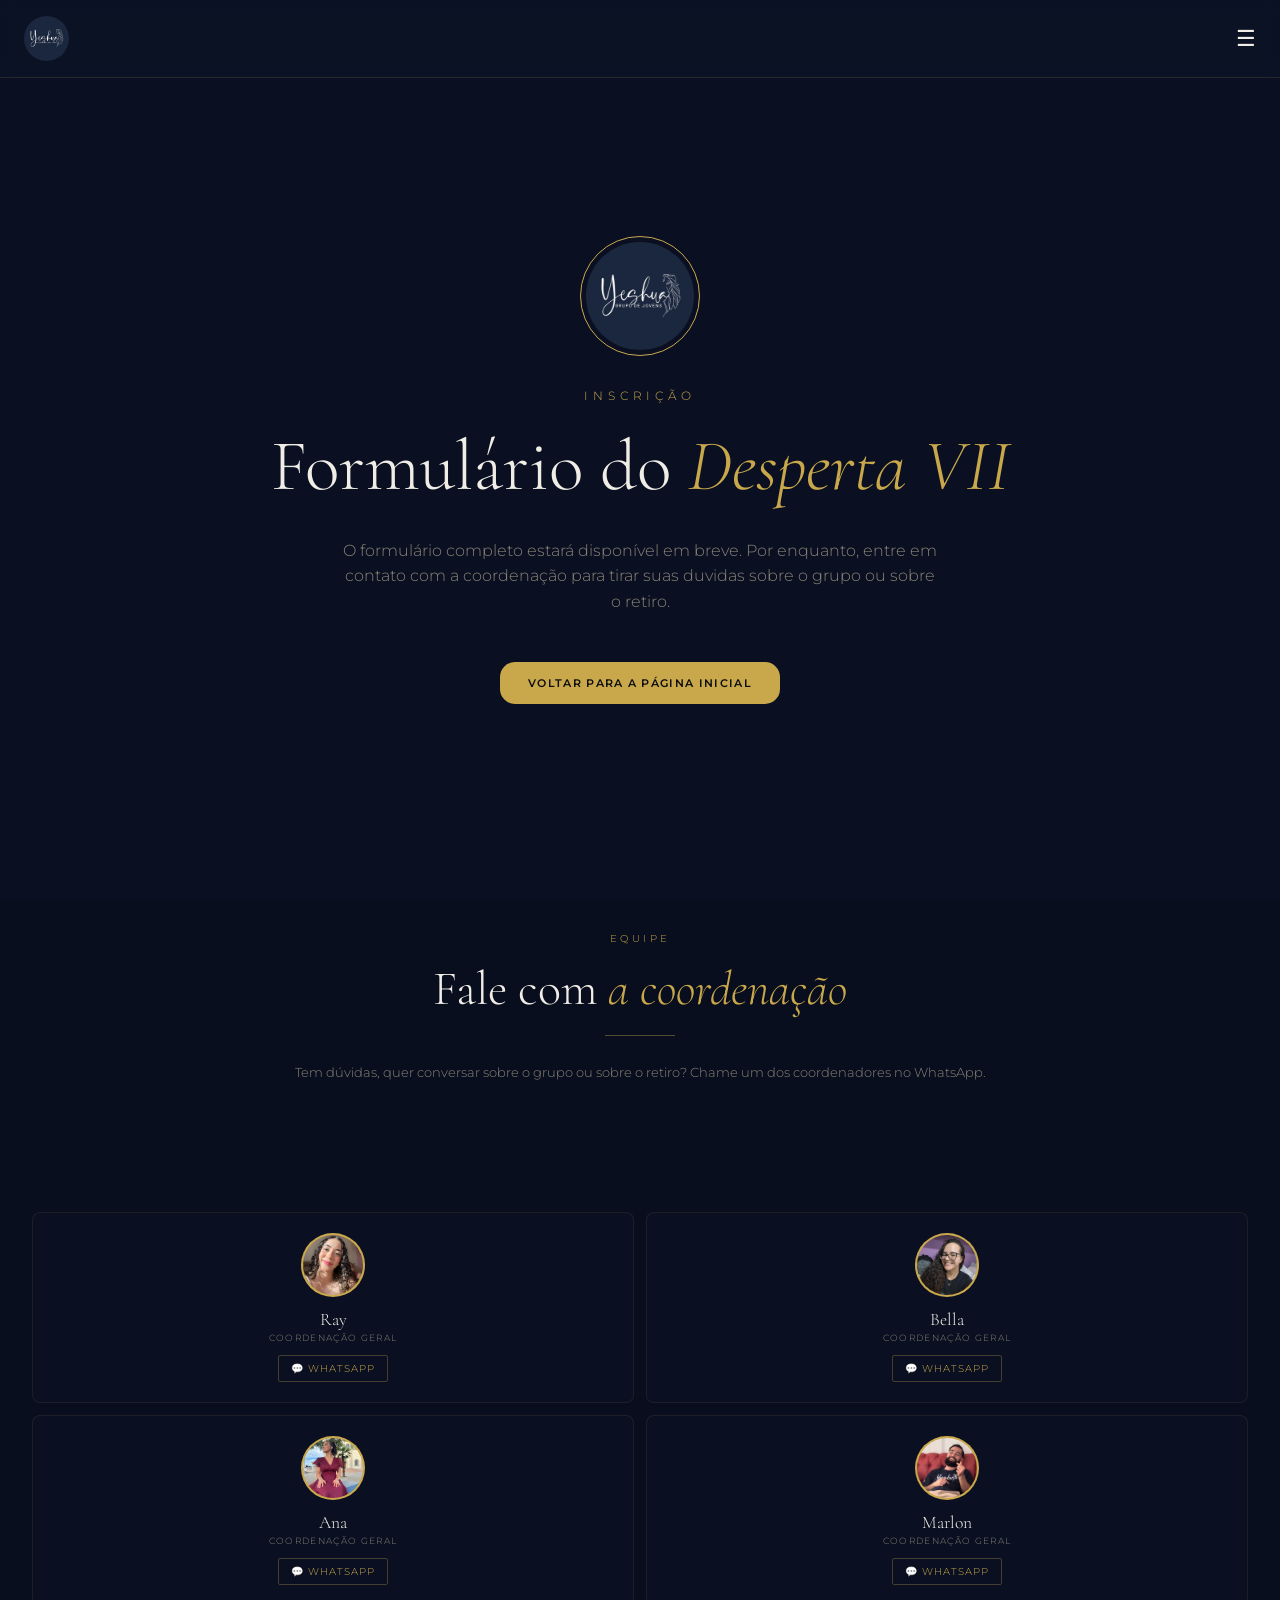
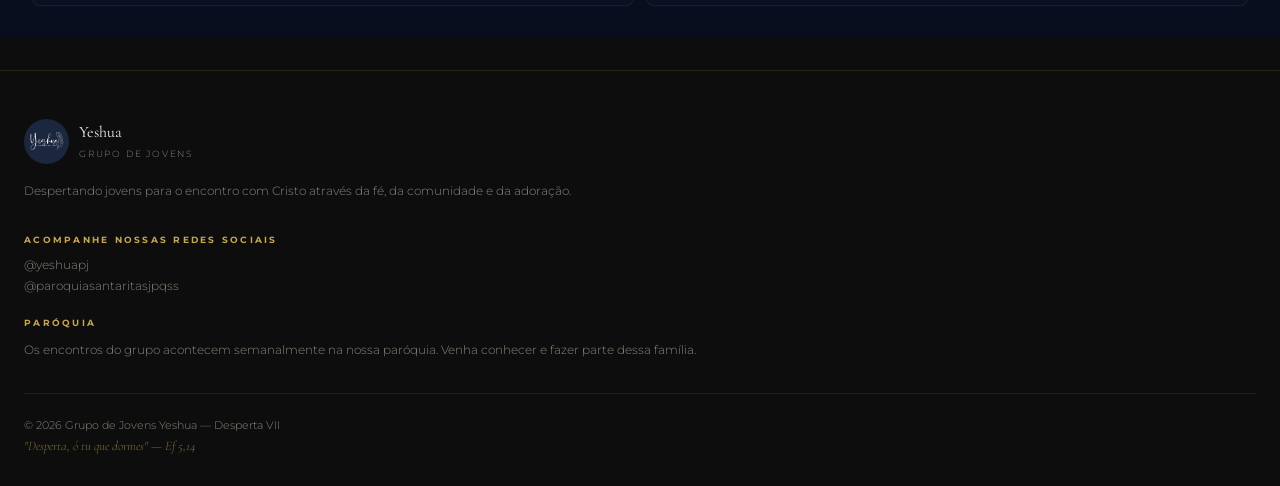
==== imagens/formulario.html @ 61f17994 "Add files via upload" ====
<!DOCTYPE html>
<html lang="pt-br">
<head>
    <meta charset="UTF-8">
    <meta name="viewport" content="width=device-width, initial-scale=1.0">
    <title>Formulário de Inscrição</title>
<link href="https://fonts.googleapis.com/css2?family=Cormorant+Garamond:ital,wght@0,300;0,400;0,600;1,300;1,400&family=Montserrat:wght@300;400;500;600;700&display=swap" rel="stylesheet">


<style>
  *, *::before, *::after { box-sizing: border-box; margin: 0; padding: 0; }

  :root {
    --blue_nav: #0D1528; /*barra de navegação*/
    --gold: #C9A84C;
    --gold-light: #E2C97E;
    --dark: #0d0d0d; 
    --dark-2: #080e1e; /* cor fundo sobre, local e equipe*/
    --dark-3: #0a1021; /* cor fundo retiro e agenda*/
    --dark-4: #161c2c;
    --text: #F0EDE6;
    --text-muted: #8A8478;
    --white: #FFFFFF;
  }

  html { scroll-behavior: smooth; }

  body {
    background: var(--dark);
    color: var(--text);
    font-family: 'Montserrat', sans-serif;
    font-weight: 300;
    overflow-x: hidden;
  }

  /* ── NAV ── */
  nav {
    position: fixed;
    top: 0; left: 0; right: 0;
    z-index: 100;
    display: flex;
    align-items: center;
    justify-content: space-between;
    padding: 1rem 1.5rem;
    background: rgba(13, 21, 40, 0.555);
    backdrop-filter: blur(8px);
    border-bottom: 0.5px solid rgba(201,168,76,0.15);
  }

  .nav-logo img {
    width: 45px; height: 45px;
    border-radius: 50%;
    background: var(--gold);
    display: flex; align-items: center; justify-content: center;
    font-family: 'Cormorant Garamond', serif;
    font-size: 15px;
    font-weight: 600;
    color: var(--dark);
    letter-spacing: 0.02em;
  }

  .nav-menu { font-size: 22px; color: var(--text); cursor: pointer; line-height: 1; }

/*infos da tela*/

/* ── SEÇÃO INSCRIÇÃO (ESTILO IMAGEM) ── */
  .inscricao-container {
      min-height: 100vh;
      display: flex;
      flex-direction: column;
      align-items: center;
      justify-content: center;
      padding: 100px 2rem 60px;
      text-align: center;
      background:var(--dark-3)
  }

  .logo-central {
      width: 120px;
      height: 120px;
      border-radius: 50%;
      border: 1px solid var(--gold);
      padding: 5px;
      margin-bottom: 2rem;
  }

  .logo-central img {
      width: 100%;
      height: 100%;
      border-radius: 50%;
      object-fit: cover;
  }

  .tag-inscricao {
      font-size: 12px;
      letter-spacing: 0.4em;
      text-transform: uppercase;
      color: var(--gold);
      margin-bottom: 1.5rem;
      display: block;
  }

  .titulo-inscricao {
      font-family: 'Cormorant Garamond', serif;
      font-size: clamp(2.5rem, 8vw, 4.5rem);
      font-weight: 300;
      line-height: 1.1;
      margin-bottom: 2rem;
  }

  .titulo-inscricao em {
      font-style: italic;
      color: var(--gold);
  }

  .texto-breve {
      font-size: 16px;
      line-height: 1.6;
      color: var(--text-muted);
      max-width: 600px;
      margin-bottom: 3rem;
  }

  .btn-primary {
    background: var(--gold);
    color: var(--dark);
    border: none;
    padding: 14px 28px;
    font-family: 'Montserrat', sans-serif;
    font-size: 11px;
    font-weight: 600;
    letter-spacing: 0.12em;
    text-transform: uppercase;
    cursor: pointer;
    border-radius: 15px;
    text-decoration: none;
    display: block;
    text-align: center;
    transition: background 0.2s, transform 0.15s;
  }

  .btn-primary:hover { 
    background: var(--gold-light); 
    transform: translateY(-1px); 
  }


  

/* ── TÍTULOS DAS SEÇÕES ── */
.reveal{
    padding: 2rem;
    margin-bottom: 2rem;
    text-align:center;
}

.section-tag{
    display:block;
    font-size:10px;
    letter-spacing:0.35em;
    text-transform:uppercase;
    color:var(--gold);
    margin-bottom:1rem;
}

.section-title{
    font-family:'Cormorant Garamond', serif;
    font-size: clamp(2rem, 7vw, 3rem);
    font-weight:300;
    line-height:1.2;
    color:var(--text);
    margin-bottom:1rem;
}

.section-title em{
    color:var(--gold);
    font-style:italic;
}

.gold-line{
    width:70px;
    height:1px;
    background:rgba(201,168,76,0.4);
    margin:0 auto 1.5rem;
}

/* equipe */

  .equipe {
    background: var(--dark-2);
  }

  .equipe-desc {
    font-size: 13px;
    line-height: 1.9;
    color: var(--text-muted);
    margin-bottom: 2rem;
  }

  .equipe-grid {
    display: grid;
    grid-template-columns: 1fr 1fr;
    gap: 12px;
  }

  .membro-card {
    background: var(--dark-3);
    border: 0.5px solid rgba(201,168,76,0.1);
    border-radius: 8px;
    padding: 1.25rem;
    text-align: center;
    transition: border-color 0.25s;
  }
  .membro-card:hover { border-color: rgba(201,168,76,0.4); }

  .membro-avatar {
    width: 64px; height: 64px;
    border-radius: 50%;
    background: var(--gold);
    display: flex; align-items: center; justify-content: center;
    font-family: 'Cormorant Garamond', serif;
    font-size: 1.2rem;
    font-weight: 600;
    color: var(--dark);
    margin: 0 auto 0.75rem;
    overflow: hidden;
    border: 2px solid rgba(201,168,76,0.3);
  }

  .membro-avatar img {
    width: 100%;
    height: 100%;
    object-fit: cover;
    display: block;
  }

  .membro-name {
    font-family: 'Cormorant Garamond', serif;
    font-size: 1.1rem;
    color: var(--text);
    margin-bottom: 2px;
  }

  .membro-role {
    font-size: 9px;
    letter-spacing: 0.15em;
    text-transform: uppercase;
    color: var(--text-muted);
    margin-bottom: 0.75rem;
  }

  .btn-whatsapp {
    display: inline-flex;
    align-items: center;
    gap: 6px;
    font-size: 10px;
    letter-spacing: 0.1em;
    text-transform: uppercase;
    color: var(--gold);
    text-decoration: none;
    border: 0.5px solid rgba(201,168,76,0.3);
    padding: 6px 12px;
    border-radius: 2px;
    transition: background 0.2s;
  }
  .btn-whatsapp:hover { background: rgba(201,168,76,0.1); }

  /* ── FOOTER ── */
  footer {
    background: var(--dark);
    border-top: 0.5px solid rgba(201,168,76,0.15);
    padding: 3rem 1.5rem 2rem;
  }

  .footer-logo {
    display: flex;
    align-items: center;
    gap: 10px;
    margin-bottom: 1rem;
  }

  .footer-logo-circle a img {
    width: 45px; height: 45px;
    border-radius: 50%;
    background: var(--gold);
    display: flex; align-items: center; justify-content: center;
    font-family: 'Cormorant Garamond', serif;
    font-size: 13px;
    font-weight: 600;
    color: var(--dark);
  }

  .footer-logo-text h4 {
    font-family: 'Cormorant Garamond', serif;
    font-size: 1rem;
    color: var(--text);
    font-weight: 400;
  }

  .footer-logo-text span {
    font-size: 9px;
    letter-spacing: 0.2em;
    text-transform: uppercase;
    color: var(--text-muted);
  }

  .footer-desc {
    font-size: 12px;
    line-height: 1.8;
    color: var(--text-muted);
    margin-bottom: 2rem;
  }

  .footer-section h5 {
    font-size: 9px;
    letter-spacing: 0.25em;
    text-transform: uppercase;
    color: var(--gold);
    margin-bottom: 0.75rem;
  }

  .footer-section a {
    display: block;
    font-size: 12px;
    color: var(--text-muted);
    text-decoration: none;
    margin-bottom: 0.4rem;
    transition: color 0.2s;
  }
  .footer-section a:hover { color: var(--gold); }

  .footer-divider {
    border: none;
    border-top: 0.5px solid rgba(201,168,76,0.1);
    margin: 2rem 0 1.5rem;
  }

  .footer-bottom {
    display: flex;
    flex-direction: column;
    gap: 6px;
  }

  .footer-copy {
    font-size: 11px;
    color: var(--text-muted);
  }

  .footer-verse {
    font-family: 'Cormorant Garamond', serif;
    font-size: 13px;
    font-style: italic;
    color: rgba(201,168,76,0.6);
  }







</style>

<body>
    <!-- NAV -->
<nav>
  <div class="nav-logo"><img src="logo_do_grupo.jpeg" alt=""></div>
  <div class="nav-menu">☰</div>
</nav>

<!-- INFOS DA TELA -->

<section class="inscricao-container">
    <div class="logo-central">
        <img src="logo_do_grupo.jpeg" alt="Logo Yeshua">
    </div>
    <span class="tag-inscricao">Inscrição</span>
    <h1 class="titulo-inscricao">Formulário do <em>Desperta VII</em></h1>
    <p class="texto-breve">O formulário completo estará disponível em breve. Por enquanto, entre em contato com a coordenação para tirar suas duvidas sobre o grupo ou sobre o retiro.</p>
    <a href="../index.html" class="btn-primary">Voltar para a página inicial</a>
</section>


<!-- EQUIPE -->
<section class="equipe" id="equipe">
  <div class="reveal">
    <span class="section-tag">Equipe</span>
    <h2 class="section-title">Fale com <em>a coordenação</em></h2>
    <div class="gold-line"></div>
    <p class="equipe-desc">Tem dúvidas, quer conversar sobre o grupo ou sobre o retiro? Chame um dos coordenadores no WhatsApp.</p>
  </div>

  <div class="equipe-grid reveal">
    <div class="membro-card">
      <!-- ✅ FOTO: coloque em imagens/ray.jpg -->
      <div class="membro-avatar">
        <img src="Ray_coord.png" alt="Ray" onerror="this.parentElement.innerHTML='R'">
      </div>
      <p class="membro-name">Ray</p>
      <p class="membro-role">Coordenação Geral</p>
      <a href="https://wa.me/554192398995" class="btn-whatsapp">💬 WhatsApp</a>
    </div>

    <div class="membro-card">
      <!-- ✅ FOTO: coloque em imagens/bella.jpg -->
      <div class="membro-avatar">
        <img src="Bella_coord.jpeg" alt="Bella" onerror="this.parentElement.innerHTML='B'">
      </div>
      <p class="membro-name">Bella</p>
      <p class="membro-role">Coordenação Geral</p>
      <a href="https://wa.me/554188964460" class="btn-whatsapp">💬 WhatsApp</a>
    </div>

    <div class="membro-card">
      <!-- ✅ FOTO: coloque em imagens/ana.jpg -->
      <div class="membro-avatar">
        <img src="Ana_coord.png" alt="Ana" onerror="this.parentElement.innerHTML='A'">
      </div>
      <p class="membro-name">Ana</p>
      <p class="membro-role">Coordenação Geral</p>
      <a href="https://wa.me/5541920049569" class="btn-whatsapp">💬 WhatsApp</a>
    </div>

    <div class="membro-card">
      <!-- ✅ FOTO: coloque em imagens/marlon.jpg -->
      <div class="membro-avatar">
        <img src="marlon_coor.PNG" alt="Marlon" onerror="this.parentElement.innerHTML='M'">
      </div>
      <p class="membro-name">Marlon</p>
      <p class="membro-role">Coordenação Geral</p>
      <a href="https://wa.me/554191044959" class="btn-whatsapp">💬 WhatsApp</a>
    </div>
  </div>
</section>


<!-- FOOTER -->
<footer>
  <div class="footer-logo">
  <div class="footer-logo-circle"><a href="../index.html"><img src="logo_do_grupo.jpeg" alt=""></a></div>
    <div class="footer-logo-text">
      <h4>Yeshua</h4>
      <span>Grupo de Jovens</span>
    </div>
  </div>

  <p class="footer-desc">Despertando jovens para o encontro com Cristo através da fé, da comunidade e da adoração.</p>

  <div class="footer-section" style="margin-bottom:1.5rem;">
    <h5>Acompanhe nossas redes sociais</h5>
    <a href="https://www.instagram.com/yeshuapj/">@yeshuapj</a>
    <a href="https://www.instagram.com/paroquiasantaritasjpqss/">@paroquiasantaritasjpqss</a>
  </div>

  <div class="footer-section">
    <h5>Paróquia</h5>
    <p style="font-size:12px; color:var(--text-muted); line-height:1.7;">Os encontros do grupo acontecem semanalmente na nossa paróquia. Venha conhecer e fazer parte dessa família.</p>
  </div>

  <hr class="footer-divider">

  <div class="footer-bottom">
    <p class="footer-copy">© 2026 Grupo de Jovens Yeshua — Desperta VII</p>
    <p class="footer-verse">"Desperta, ó tu que dormes" — Ef 5,14</p>
  </div>
</footer>


</body>
</html>
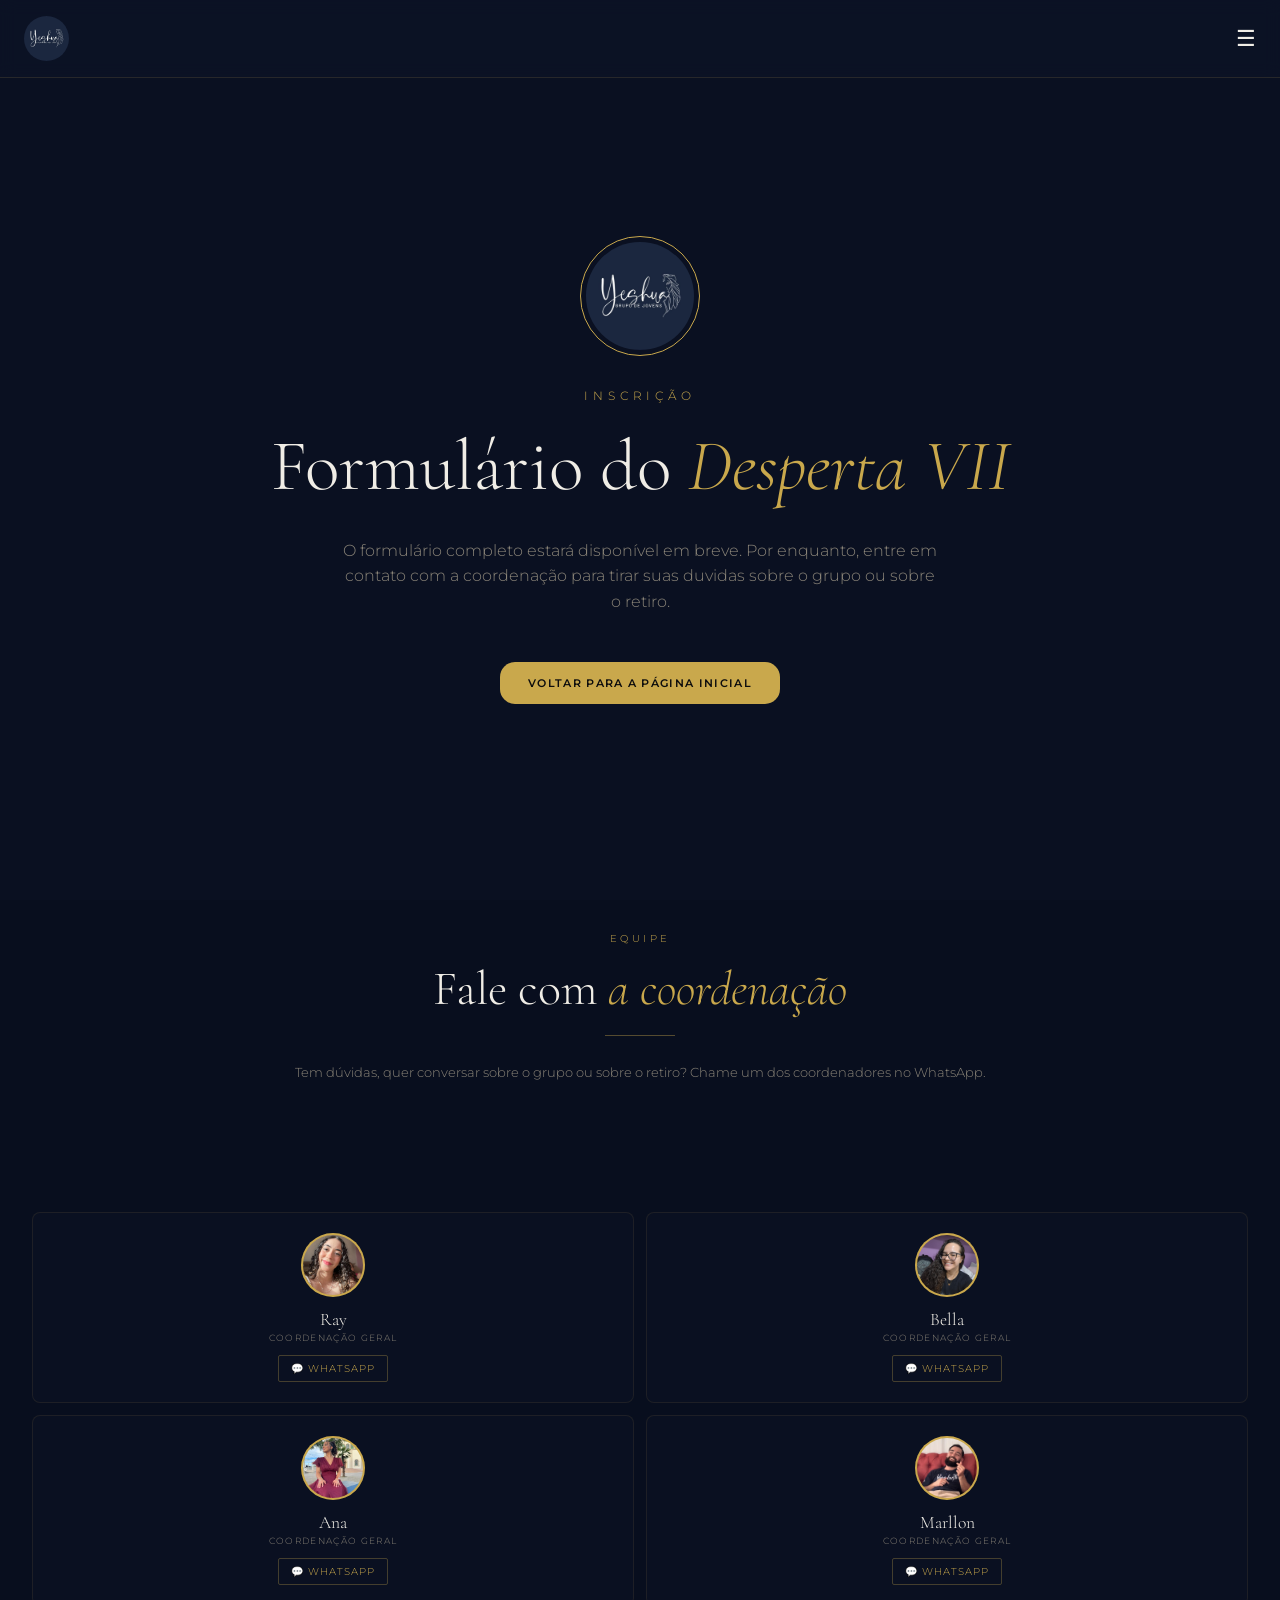
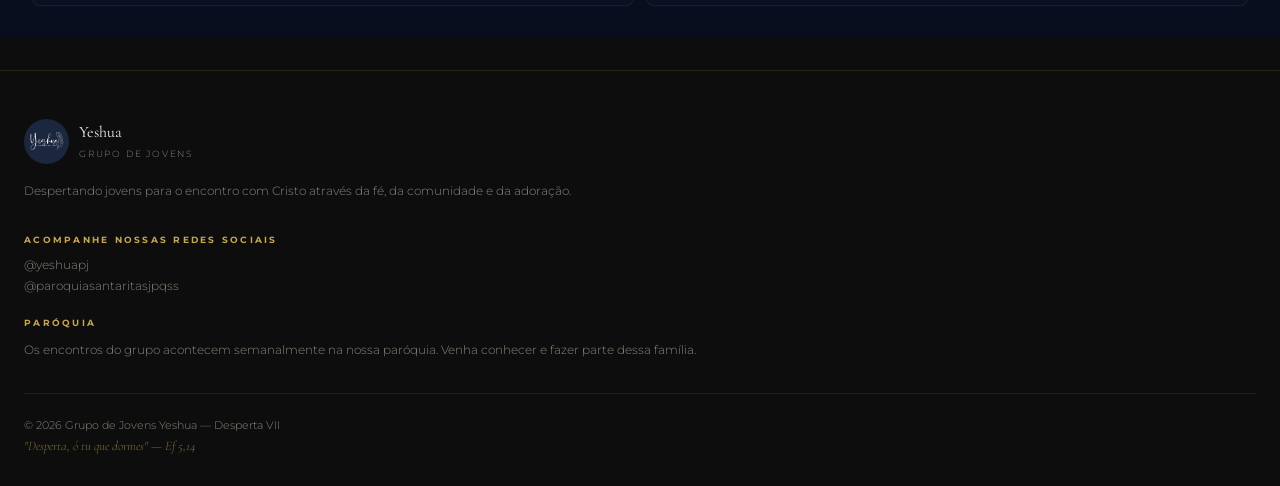
==== commit 5966c350: "Update formulario.html" ====
--- a/imagens/formulario.html
+++ b/imagens/formulario.html
@@ -426,7 +426,7 @@
       <div class="membro-avatar">
         <img src="marlon_coor.PNG" alt="Marlon" onerror="this.parentElement.innerHTML='M'">
       </div>
-      <p class="membro-name">Marlon</p>
+      <p class="membro-name">Marllon</p>
       <p class="membro-role">Coordenação Geral</p>
       <a href="https://wa.me/554191044959" class="btn-whatsapp">💬 WhatsApp</a>
     </div>
@@ -467,4 +467,4 @@
 
 
 </body>
-</html>+</html>
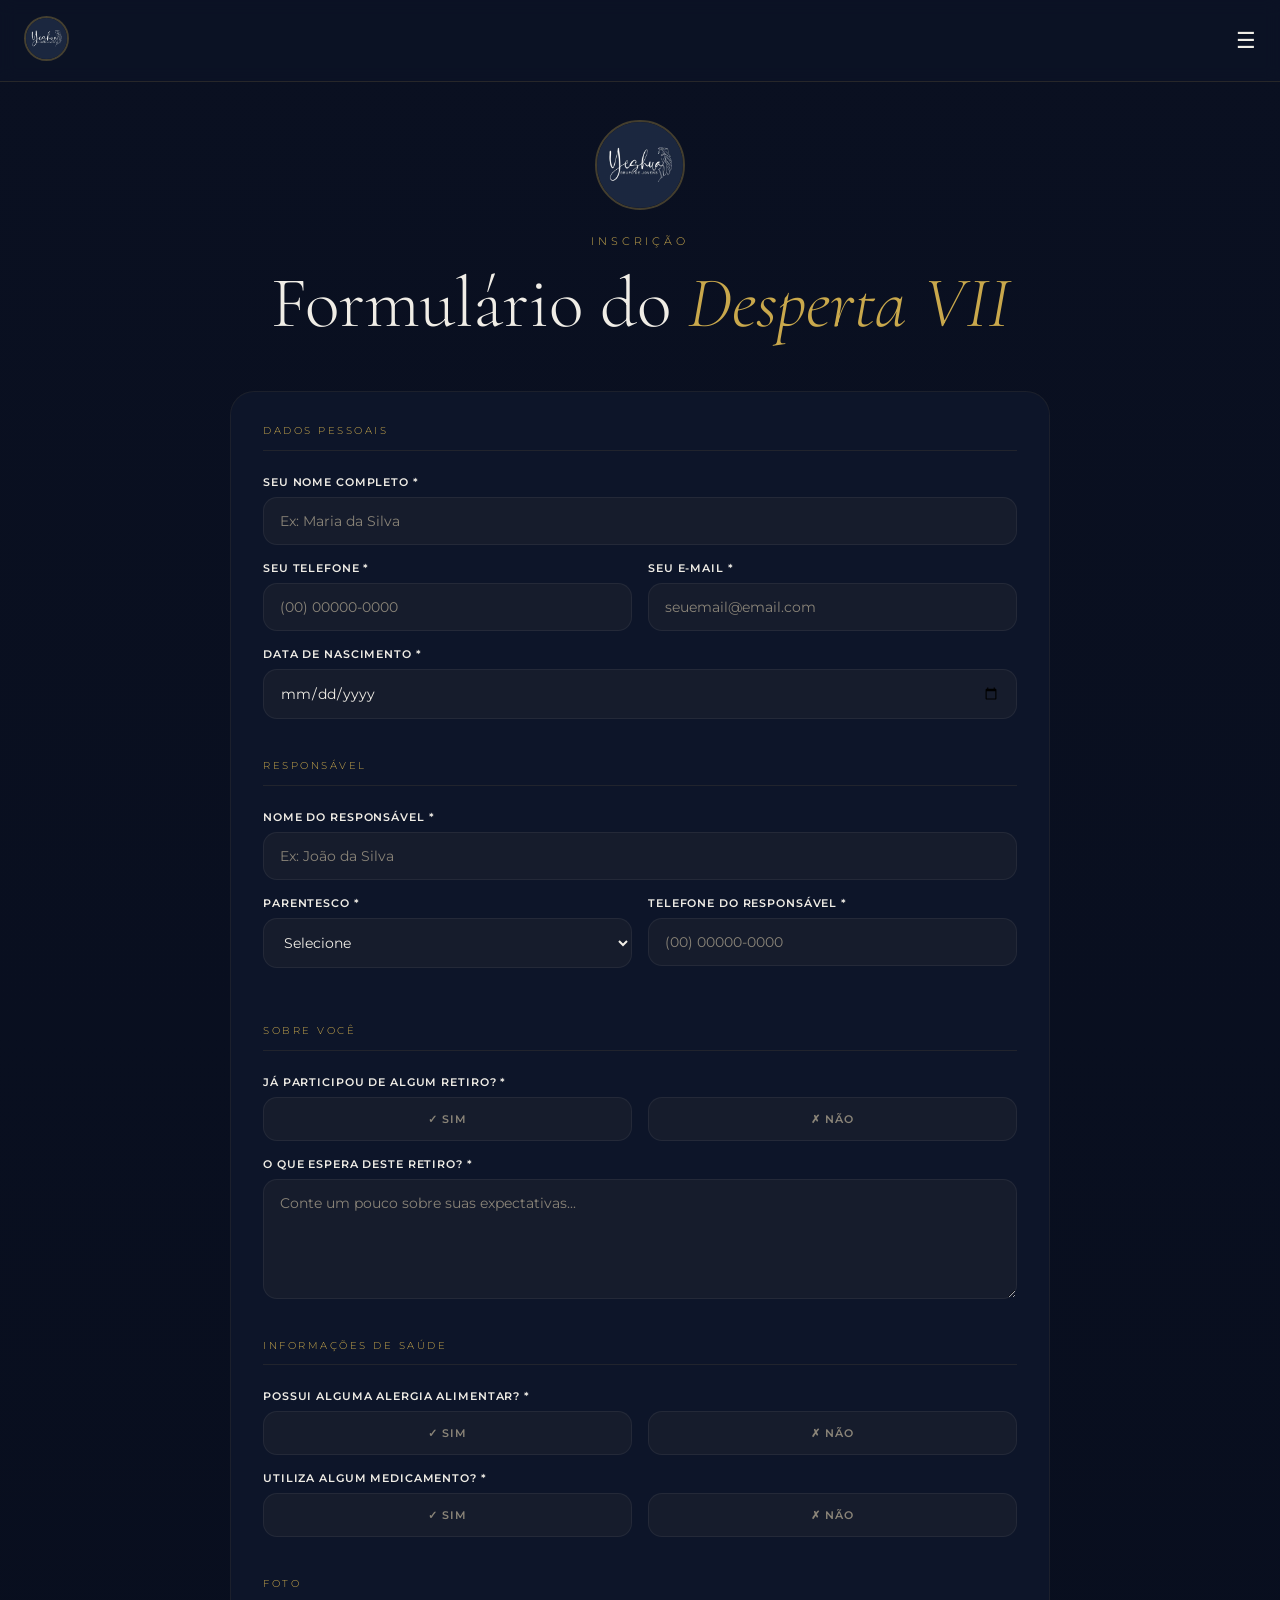
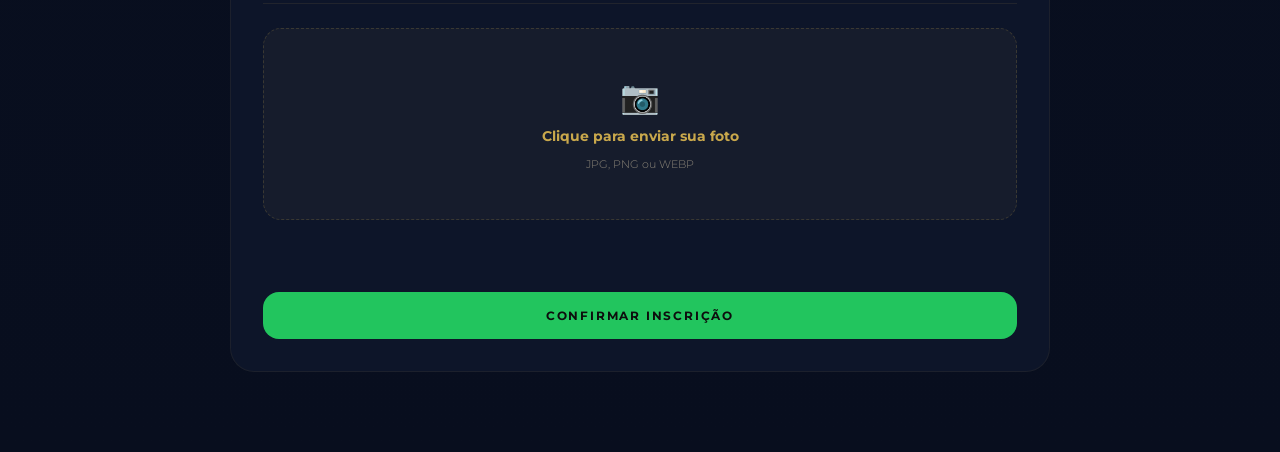
==== commit 19e94c62: "Add files via upload" ====
--- a/imagens/formulario.html
+++ b/imagens/formulario.html
@@ -1,470 +1,1432 @@
 <!DOCTYPE html>
 <html lang="pt-br">
+
 <head>
-    <meta charset="UTF-8">
-    <meta name="viewport" content="width=device-width, initial-scale=1.0">
-    <title>Formulário de Inscrição</title>
-<link href="https://fonts.googleapis.com/css2?family=Cormorant+Garamond:ital,wght@0,300;0,400;0,600;1,300;1,400&family=Montserrat:wght@300;400;500;600;700&display=swap" rel="stylesheet">
-
-
-<style>
-  *, *::before, *::after { box-sizing: border-box; margin: 0; padding: 0; }
-
-  :root {
-    --blue_nav: #0D1528; /*barra de navegação*/
-    --gold: #C9A84C;
-    --gold-light: #E2C97E;
-    --dark: #0d0d0d; 
-    --dark-2: #080e1e; /* cor fundo sobre, local e equipe*/
-    --dark-3: #0a1021; /* cor fundo retiro e agenda*/
-    --dark-4: #161c2c;
-    --text: #F0EDE6;
-    --text-muted: #8A8478;
-    --white: #FFFFFF;
-  }
-
-  html { scroll-behavior: smooth; }
-
-  body {
-    background: var(--dark);
-    color: var(--text);
-    font-family: 'Montserrat', sans-serif;
-    font-weight: 300;
-    overflow-x: hidden;
-  }
-
-  /* ── NAV ── */
-  nav {
-    position: fixed;
-    top: 0; left: 0; right: 0;
-    z-index: 100;
-    display: flex;
-    align-items: center;
-    justify-content: space-between;
-    padding: 1rem 1.5rem;
-    background: rgba(13, 21, 40, 0.555);
-    backdrop-filter: blur(8px);
-    border-bottom: 0.5px solid rgba(201,168,76,0.15);
-  }
-
-  .nav-logo img {
-    width: 45px; height: 45px;
-    border-radius: 50%;
-    background: var(--gold);
-    display: flex; align-items: center; justify-content: center;
-    font-family: 'Cormorant Garamond', serif;
-    font-size: 15px;
-    font-weight: 600;
-    color: var(--dark);
-    letter-spacing: 0.02em;
-  }
-
-  .nav-menu { font-size: 22px; color: var(--text); cursor: pointer; line-height: 1; }
-
-/*infos da tela*/
-
-/* ── SEÇÃO INSCRIÇÃO (ESTILO IMAGEM) ── */
-  .inscricao-container {
+  <meta charset="UTF-8" />
+  <meta name="viewport" content="width=device-width, initial-scale=1.0" />
+
+  <title>Formulário de Inscrição — Desperta VII</title>
+
+  <link
+    href="https://fonts.googleapis.com/css2?family=Cormorant+Garamond:wght@300;400;500;600&family=Montserrat:wght@300;400;500;600;700&display=swap"
+    rel="stylesheet">
+
+  <style>
+    *,
+    *::before,
+    *::after {
+      box-sizing: border-box;
+      margin: 0;
+      padding: 0;
+    }
+
+    :root {
+      --blue_nav: #0D1528;
+
+      --gold: #C9A84C;
+      --gold-light: #E2C97E;
+      --gold-h: #E2C97E;
+
+      --dark: #0d0d0d;
+      --dark-2: #080e1e;
+      --dark-3: #0a1021;
+      --dark-4: #161c2c;
+
+      --text: #F0EDE6;
+      --text-muted: #8A8478;
+      --muted: #8A8478;
+
+      --white: #FFFFFF;
+
+      --border: rgba(255, 255, 255, 0.08);
+
+      --green: #22c55e;
+    }
+
+    html {
+      scroll-behavior: smooth;
+    }
+
+    body {
+      background: var(--dark);
+      color: var(--text);
+      font-family: 'Montserrat', sans-serif;
+      font-weight: 300;
+      overflow-x: hidden;
+    }
+
+    /* NAV */
+
+    nav {
+      position: fixed;
+      top: 0;
+      left: 0;
+      right: 0;
+
+      z-index: 999;
+
+      display: flex;
+      align-items: center;
+      justify-content: space-between;
+
+      padding: 1rem 1.5rem;
+
+      background: rgba(13, 21, 40, 0.55);
+
+      backdrop-filter: blur(8px);
+
+      border-bottom: 0.5px solid rgba(201, 168, 76, 0.15);
+    }
+
+    .nav-logo img {
+      width: 45px;
+      height: 45px;
+
+      border-radius: 50%;
+
+      object-fit: cover;
+
+      border: 2px solid rgba(201, 168, 76, 0.3);
+    }
+
+    .nav-menu {
+      font-size: 22px;
+      color: var(--text);
+      cursor: pointer;
+    }
+
+    /* PÁGINA FORMULÁRIO */
+
+    .insc-page {
       min-height: 100vh;
+
+      padding: 120px 1.5rem 5rem;
+
+      background:
+        linear-gradient(180deg,
+          #0a1021 0%,
+          #080e1e 100%);
+    }
+
+    .insc-inner {
+      max-width: 820px;
+      margin: 0 auto;
+    }
+
+    /* HEADER */
+
+    .insc-header {
+      text-align: center;
+      margin-bottom: 3rem;
+    }
+
+    .insc-logo {
+      width: 90px;
+      height: 90px;
+
+      border-radius: 50%;
+      object-fit: cover;
+
+      border: 2px solid rgba(201, 168, 76, 0.3);
+
+      margin: 0 auto 1.5rem;
+      display: block;
+    }
+
+    .insc-tag {
+      font-size: 11px;
+      letter-spacing: 0.35em;
+      text-transform: uppercase;
+
+      color: var(--gold);
+
+      display: block;
+
+      margin-bottom: 1rem;
+    }
+
+    .insc-title {
+      font-family: 'Cormorant Garamond', serif;
+
+      font-size: clamp(2.8rem, 8vw, 4.5rem);
+
+      font-weight: 300;
+
+      line-height: 1.1;
+
+      margin-bottom: 1rem;
+    }
+
+    .insc-title em {
+      color: var(--gold);
+      font-style: italic;
+    }
+
+    .insc-desc {
+      font-size: 15px;
+      line-height: 1.9;
+
+      color: var(--text-muted);
+
+      max-width: 650px;
+      margin: 0 auto;
+    }
+
+    /* cartão de inscrição */
+
+    #form-wrap {
+      background: #0d1529;
+
+      border: 1px solid rgba(201, 168, 76, 0.08);
+
+      border-radius: 24px;
+
+      padding: 2rem;
+
+      backdrop-filter: blur(8px);
+    }
+
+    /* SEÇÕES */
+
+    .form-section {
+      margin-bottom: 2.5rem;
+    }
+
+    .form-section-title {
+      display: block;
+
+      margin-bottom: 1.5rem;
+      padding-bottom: 0.8rem;
+
+      border-bottom: 1px solid rgba(201, 168, 76, 0.1);
+
+      color: var(--gold);
+
+      font-size: 10px;
+      letter-spacing: 0.25em;
+      text-transform: uppercase;
+    }
+
+    /* GRID */
+
+    .form-row {
+      display: grid;
+      grid-template-columns: 1fr 1fr;
+      gap: 1rem;
+    }
+
+    @media(max-width:768px) {
+      .form-row {
+        grid-template-columns: 1fr;
+      }
+    }
+
+    /* CAMPOS */
+
+    .form-field {
       display: flex;
       flex-direction: column;
+      gap: 8px;
+
+      margin-bottom: 1rem;
+    }
+
+    .form-field label {
+      font-size: 11px;
+      font-weight: 600;
+
+      letter-spacing: 0.08em;
+      text-transform: uppercase;
+
+      color: var(--text);
+    }
+
+    .form-field input,
+    .form-field textarea,
+    .form-field select {
+
+      width: 100%;
+
+      background: var(--dark-4);
+
+      border: 1px solid rgba(255, 255, 255, 0.06);
+
+      border-radius: 14px;
+
+      padding: 14px 16px;
+
+      color: var(--text);
+
+      font-size: 14px;
+
+      font-family: 'Montserrat', sans-serif;
+
+      outline: none;
+
+      transition: 0.2s;
+    }
+
+    .form-field input::placeholder,
+    .form-field textarea::placeholder {
+      color: var(--text-muted);
+    }
+
+    .form-field input:focus,
+    .form-field textarea:focus,
+    .form-field select:focus {
+      border-color: rgba(201, 168, 76, 0.45);
+
+      box-shadow: 0 0 0 3px rgba(201, 168, 76, 0.08);
+    }
+
+    .form-field input.erro,
+    .form-field textarea.erro,
+    .form-field select.erro {
+      border-color: #f87171;
+      box-shadow: 0 0 0 3px rgba(248, 113, 113, 0.08);
+}
+
+    .form-field textarea {
+      min-height: 120px;
+      resize: vertical;
+    }
+
+    .field-hint {
+      font-size: 11px;
+      color: var(--text-muted);
+      line-height: 1.6;
+    }
+
+    /* RADIO */
+
+    .radio-group {
+      display: flex;
+      gap: 1rem;
+    }
+
+    .radio-opt {
+      flex: 1;
+    }
+
+    .radio-opt input {
+      display: none;
+    }
+
+    .radio-opt label {
+      display: flex;
+      justify-content: center;
+      align-items: center;
+
+      padding: 14px;
+
+      background: var(--dark-4);
+
+      border: 1px solid rgba(255, 255, 255, 0.06);
+
+      border-radius: 14px;
+
+      cursor: pointer;
+
+      transition: 0.2s;
+
+      color: var(--text-muted);
+    }
+
+    .radio-opt input:checked+label {
+      background: rgba(201, 168, 76, 0.1);
+
+      border-color: var(--gold);
+
+      color: var(--gold);
+    }
+
+    /* EXPANSÍVEL */
+
+    .campo-extra {
+      display: none;
+      margin-top: .75rem;
+    }
+
+    .campo-extra.visivel {
+      display: block;
+    }
+
+    /* UPLOAD */
+
+    .upload-area {
+      background: var(--dark-4);
+
+      border: 1.5px dashed rgba(201, 168, 76, 0.2);
+
+      border-radius: 18px;
+
+      padding: 3rem 2rem;
+
+      text-align: center;
+
+      position: relative;
+
+      overflow: hidden;
+
+      transition: 0.2s;
+    }
+
+    .upload-area:hover {
+      border-color: var(--gold);
+      background:var(--dark-4);
+    }
+
+    .upload-area input[type="file"] {
+      position: absolute;
+      inset: 0;
+
+      opacity: 0;
+      cursor: pointer;
+    }
+
+    .upload-icon {
+      font-size: 2rem;
+      margin-bottom: 0.5rem;
+    }
+
+    .upload-text {
+      font-size: 14px;
+      line-height: 1.8;
+      color: var(--text-muted);
+    }
+
+    .upload-text strong {
+      color: var(--gold);
+    }
+
+    .upload-hint {
+      font-size: 11px;
+      color: var(--text-muted);
+      margin-top: .5rem;
+    }
+
+    /* FOTO */
+
+    .foto-preview {
+      display: none;
+
+      margin-top: 1.5rem;
+
+      flex-direction: column;
+      align-items: center;
+
+      gap: 0.75rem;
+    }
+
+    .foto-preview img {
+      width: 100px;
+      height: 100px;
+
+      object-fit: cover;
+
+      border-radius: 50%;
+
+      border: 2px solid var(--gold);
+    }
+
+    .foto-preview span {
+      font-size: 12px;
+      color: var(--text-muted);
+    }
+
+    .foto-preview button {
+      background: none;
+      border: none;
+
+      color: #f87171;
+
+      cursor: pointer;
+
+      font-size: 12px;
+    }
+
+    /* ERRO */
+
+    .form-erro {
+      display: none;
+
+      margin-bottom: 1rem;
+
+      padding: 14px 16px;
+
+      border-radius: 14px;
+
+      background: rgba(255, 107, 107, 0.08);
+
+      border: 1px solid rgba(255, 107, 107, 0.2);
+
+      color: #ff9b9b;
+
+      font-size: 13px;
+    }
+
+    /* BOTÃO */
+
+    .btn-submit {
+      width: 100%;
+
+      border: none;
+      border-radius: 16px;
+
+      padding: 16px;
+
+      background: var(--green);
+
+      color: var(--dark);
+
+      font-family: 'Montserrat', sans-serif;
+
+      font-size: 12px;
+      font-weight: 700;
+
+      letter-spacing: 0.15em;
+      text-transform: uppercase;
+
+      cursor: pointer;
+
+      transition: 0.2s;
+
+      margin-top: 2rem;
+    }
+
+    .btn-submit:hover {
+      background: var(--gold-light);
+      transform: translateY(-1px);
+    }
+
+    /* SUCESSO */
+
+    .insc-sucesso {
+      display: none;
+
+      flex-direction: column;
+      align-items: center;
+      text-align: center;
+
+      padding: 3rem 1rem;
+
+      gap: 1rem;
+    }
+
+    .sucesso-icon {
+      width: 80px;
+      height: 80px;
+
+      border-radius: 50%;
+
+      display: flex;
       align-items: center;
       justify-content: center;
-      padding: 100px 2rem 60px;
+
+      background: rgba(34, 197, 94, 0.1);
+
+      border: 2px solid var(--green);
+
+      color: var(--green);
+
+      font-size: 2rem;
+    }
+
+    .insc-sucesso h3 {
+      font-family: 'Cormorant Garamond', serif;
+      font-size: 2rem;
+      font-weight: 400;
+    }
+
+    .insc-sucesso p {
+      color: var(--text-muted);
+      line-height: 1.8;
+    }
+
+    /* EQUIPE */
+
+    .equipe {
+      background: var(--dark-2);
+      padding: 5rem 1.5rem;
+    }
+
+    .reveal {
       text-align: center;
-      background:var(--dark-3)
-  }
-
-  .logo-central {
-      width: 120px;
-      height: 120px;
+      margin-bottom: 2rem;
+    }
+
+    .section-tag {
+      display: block;
+      font-size: 10px;
+      letter-spacing: 0.35em;
+      text-transform: uppercase;
+      color: var(--gold);
+      margin-bottom: 1rem;
+    }
+
+    .section-title {
+      font-family: 'Cormorant Garamond', serif;
+      font-size: clamp(2rem, 7vw, 3rem);
+      font-weight: 300;
+      margin-bottom: 1rem;
+    }
+
+    .section-title em {
+      color: var(--gold);
+    }
+
+    .gold-line {
+      width: 70px;
+      height: 1px;
+      background: rgba(201, 168, 76, 0.4);
+      margin: 0 auto 1.5rem;
+    }
+
+    .equipe-desc {
+      color: var(--text-muted);
+      max-width: 600px;
+      margin: 0 auto;
+      line-height: 1.8;
+    }
+
+    .equipe-grid {
+      display: grid;
+      grid-template-columns: repeat(2, 1fr);
+      gap: 1rem;
+
+      max-width: 700px;
+      margin: 0 auto;
+    }
+
+    .membro-card {
+      background: var(--dark-3);
+
+      border: 1px solid rgba(201, 168, 76, 0.08);
+
+      border-radius: 18px;
+
+      padding: 1.5rem;
+
+      text-align: center;
+    }
+
+    .membro-avatar {
+      width: 72px;
+      height: 72px;
+
       border-radius: 50%;
-      border: 1px solid var(--gold);
-      padding: 5px;
-      margin-bottom: 2rem;
-  }
-
-  .logo-central img {
+
+      overflow: hidden;
+
+      margin: 0 auto 1rem;
+
+      border: 2px solid rgba(201, 168, 76, 0.3);
+    }
+
+    .membro-avatar img {
       width: 100%;
       height: 100%;
+      object-fit: cover;
+    }
+
+    .membro-name {
+      font-family: 'Cormorant Garamond', serif;
+      font-size: 1.3rem;
+      margin-bottom: .25rem;
+    }
+
+    .membro-role {
+      font-size: 10px;
+      letter-spacing: .15em;
+      text-transform: uppercase;
+      color: var(--text-muted);
+
+      margin-bottom: 1rem;
+    }
+
+    .btn-whatsapp {
+      display: inline-flex;
+      align-items: center;
+      gap: 6px;
+
+      border: 1px solid rgba(201, 168, 76, 0.25);
+
+      border-radius: 12px;
+
+      padding: 10px 14px;
+
+      color: var(--gold);
+
+      text-decoration: none;
+
+      font-size: 11px;
+
+      transition: .2s;
+    }
+
+    .btn-whatsapp:hover {
+      background: rgba(201, 168, 76, 0.08);
+    }
+
+    /* FOOTER */
+
+    footer {
+      background: var(--dark);
+
+      border-top: 1px solid rgba(201, 168, 76, 0.08);
+
+      padding: 4rem 1.5rem 2rem;
+    }
+
+    .footer-logo {
+      display: flex;
+      align-items: center;
+      gap: 12px;
+
+      margin-bottom: 1.5rem;
+    }
+
+    .footer-logo-circle img {
+      width: 48px;
+      height: 48px;
+
       border-radius: 50%;
-      object-fit: cover;
+    }
+
+    .footer-logo-text h4 {
+      font-family: 'Cormorant Garamond', serif;
+      font-size: 1.2rem;
+      font-weight: 400;
+    }
+
+    .footer-logo-text span {
+      font-size: 10px;
+      letter-spacing: .2em;
+      text-transform: uppercase;
+      color: var(--text-muted);
+    }
+
+    .footer-desc {
+      color: var(--text-muted);
+      line-height: 1.8;
+
+      margin-bottom: 2rem;
+    }
+
+    .footer-section h5 {
+      font-size: 10px;
+      letter-spacing: .25em;
+      text-transform: uppercase;
+
+      color: var(--gold);
+
+      margin-bottom: .75rem;
+    }
+
+    .footer-section a {
+      display: block;
+
+      color: var(--text-muted);
+
+      text-decoration: none;
+
+      margin-bottom: .5rem;
+    }
+
+    .footer-divider {
+      border: none;
+      border-top: 1px solid rgba(201, 168, 76, 0.08);
+
+      margin: 2rem 0 1.5rem;
+    }
+
+    .footer-copy {
+      color: var(--text-muted);
+      font-size: 12px;
+    }
+
+    .footer-verse {
+      font-family: 'Cormorant Garamond', serif;
+      font-style: italic;
+      color: rgba(201, 168, 76, 0.7);
+
+      margin-top: .5rem;
+    }
+  </style>
+</head>
+
+<body>
+
+  <!-- NAV -->
+
+  <nav>
+    <div class="nav-logo">
+      <a href="../index.html"><img src="logo_do_grupo.jpeg" alt=""></a>
+    </div>
+
+    <div class="nav-menu">☰</div>
+  </nav>
+
+  <!-- FORMULÁRIO -->
+
+  <div class="insc-page">
+
+    <div class="insc-inner">
+
+      <div class="insc-header">
+
+        <a href="../"><img src="logo_do_grupo.jpeg" alt="" class="insc-logo"></a>
+
+        <span class="insc-tag">Inscrição</span>
+
+        <h1 class="insc-title">
+          Formulário do <em>Desperta VII</em>
+        </h1>
+
+      </div>
+
+      <div id="form-wrap">
+
+        <!-- SEÇÃO -->
+
+        <!-- DADOS PESSOAIS -->
+
+<div class="form-section">
+
+  <span class="form-section-title">
+    Dados pessoais
+  </span>
+
+  <div class="form-field">
+    <label>Seu nome completo *</label>
+
+    <input 
+      type="text" 
+      id="f-nome"
+      placeholder="Ex: Maria da Silva">
+  </div>
+
+  <div class="form-row">
+
+    <div class="form-field">
+      <label>Seu telefone *</label>
+
+      <input 
+        type="tel" 
+        id="f-tel"
+        placeholder="(00) 00000-0000"
+        oninput="mascaraTel(this)">
+    </div>
+
+    <div class="form-field">
+      <label>Seu e-mail *</label>
+
+      <input 
+        type="email" 
+        id="f-email"
+        placeholder="seuemail@email.com">
+    </div>
+
+  </div>
+
+  <div class="form-field">
+    <label>Data de nascimento *</label>
+
+    <input 
+      type="date"
+      id="f-nasc">
+  </div>
+
+</div>
+
+<!-- RESPONSÁVEL -->
+
+<div class="form-section">
+
+  <span class="form-section-title">
+    Responsável
+  </span>
+
+  <div class="form-field">
+
+    <label>
+      Nome do responsável *
+    </label>
+
+    <input
+      type="text"
+      id="f-responsavel"
+      placeholder="Ex: João da Silva">
+
+  </div>
+
+  <div class="form-row">
+
+    <div class="form-field">
+
+      <label>
+        Parentesco *
+      </label>
+
+      <select id="f-parentesco">
+
+        <option value="">
+          Selecione
+        </option>
+
+        <option>
+          Pai
+        </option>
+
+        <option>
+          Mãe
+        </option>
+
+        <option>
+          Irmão(a)
+        </option>
+
+        <option>
+          Tio(a)
+        </option>
+
+        <option>
+          Avó/Avô
+        </option>
+
+        <option>
+          Responsável legal
+        </option>
+
+        <option>
+          Outro
+        </option>
+
+      </select>
+
+    </div>
+
+    <div class="form-field">
+
+      <label>
+        Telefone do responsável *
+      </label>
+
+      <input
+        type="tel"
+        id="f-tel-responsavel"
+        placeholder="(00) 00000-0000"
+        oninput="mascaraTel(this)">
+
+    </div>
+
+  </div>
+
+</div>
+
+<!-- SOBRE VOCÊ -->
+
+<div class="form-section">
+
+  <span class="form-section-title">
+    Sobre você
+  </span>
+
+  <div class="form-field">
+
+    <label>
+      Já participou de algum retiro? *
+    </label>
+
+    <div class="radio-group">
+
+      <div class="radio-opt">
+        <input 
+          type="radio" 
+          id="sim" 
+          name="retiro-ant">
+
+        <label for="sim">✓ Sim</label>
+      </div>
+
+      <div class="radio-opt">
+        <input 
+          type="radio" 
+          id="nao" 
+          name="retiro-ant">
+
+        <label for="nao">✗ Não</label>
+      </div>
+
+    </div>
+
+  </div>
+
+  <div class="form-field">
+
+    <label>
+      O que espera deste retiro? *
+    </label>
+
+    <textarea 
+      id="f-expectativa"
+      placeholder="Conte um pouco sobre suas expectativas..."></textarea>
+
+  </div>
+
+</div>
+
+<!-- SAÚDE -->
+
+<div class="form-section">
+
+  <span class="form-section-title">
+    Informações de saúde
+  </span>
+
+  <!-- ALERGIA -->
+
+  <div class="form-field">
+
+    <label>
+      Possui alguma alergia alimentar? *
+    </label>
+
+    <div class="radio-group">
+
+      <div class="radio-opt">
+        <input 
+          type="radio"
+          id="alergia-sim"
+          name="alergia"
+          value="sim"
+          onchange="toggleExtra('extra-alergia', this.value)">
+
+        <label for="alergia-sim">✓ Sim</label>
+      </div>
+
+      <div class="radio-opt">
+        <input 
+          type="radio"
+          id="alergia-nao"
+          name="alergia"
+          value="nao"
+          onchange="toggleExtra('extra-alergia', this.value)">
+
+        <label for="alergia-nao">✗ Não</label>
+      </div>
+
+    </div>
+
+    <div class="campo-extra" id="extra-alergia">
+
+      <textarea 
+        id="f-alergia"
+        placeholder="Descreva sua alergia..."></textarea>
+
+    </div>
+
+  </div>
+
+  <!-- REMÉDIO -->
+
+  <div class="form-field">
+
+    <label>
+      Utiliza algum medicamento? *
+    </label>
+
+    <div class="radio-group">
+
+      <div class="radio-opt">
+        <input 
+          type="radio"
+          id="remedio-sim"
+          name="remedio"
+          value="sim"
+          onchange="toggleExtra('extra-remedio', this.value)">
+
+        <label for="remedio-sim">✓ Sim</label>
+      </div>
+
+      <div class="radio-opt">
+        <input 
+          type="radio"
+          id="remedio-nao"
+          name="remedio"
+          value="nao"
+          onchange="toggleExtra('extra-remedio', this.value)">
+
+        <label for="remedio-nao">✗ Não</label>
+      </div>
+
+    </div>
+
+    <div class="campo-extra" id="extra-remedio">
+
+      <textarea 
+        id="f-remedio"
+        placeholder="Informe os medicamentos..."></textarea>
+
+    </div>
+
+  </div>
+
+</div>
+
+<!-- FOTO -->
+
+<div class="form-section">
+
+  <span class="form-section-title">
+    Foto
+  </span>
+
+  <div class="upload-area">
+
+    <input 
+      type="file"
+      id="f-foto"
+      accept="image/*"
+      onchange="previewFoto(this)">
+
+    <div id="upload-prompt">
+
+      <div class="upload-icon">
+        📷
+      </div>
+
+      <p class="upload-text">
+        <strong>Clique para enviar sua foto</strong>
+      </p>
+
+      <p class="upload-hint">
+        JPG, PNG ou WEBP
+      </p>
+
+    </div>
+
+  </div>
+
+  <!-- PREVIEW -->
+
+  <div class="foto-preview" id="foto-preview">
+
+    <img id="foto-img" src="" alt="Prévia da foto">
+
+    <span id="foto-nome"></span>
+
+    <button 
+      type="button"
+      onclick="removerFoto()">
+
+      Remover foto
+
+    </button>
+
+  </div>
+
+</div>
+
+<!-- ERRO -->
+
+<div class="form-erro" id="form-erro"></div>
+
+<!-- BOTÃO -->
+
+<button 
+  type="button"
+  class="btn-submit"
+  onclick="enviarForm()">
+
+  Confirmar inscrição
+
+</button>
+
+</div>
+<!-- FECHA form-wrap -->
+
+
+<!-- SUCESSO -->
+
+<div class="insc-sucesso" id="insc-sucesso">
+
+  <div class="sucesso-icon">✓</div>
+
+  <h3>
+    Inscrição enviada!
+  </h3>
+
+  <p>
+    Obrigado,
+    <strong id="sucesso-nome"></strong>!
+    Seus dados foram enviados com sucesso.
+  </p>
+
+</div>
+
+</div>
+</div>
+
+<script>
+
+  /* ─────────────────────────────
+     MÁSCARA TELEFONE
+  ───────────────────────────── */
+
+  function mascaraTel(input) {
+
+    let valor = input.value.replace(/\D/g, '');
+
+    valor = valor.replace(/^(\d{2})(\d)/g, '($1) $2');
+    valor = valor.replace(/(\d{5})(\d)/, '$1-$2');
+
+    input.value = valor;
   }
 
-  .tag-inscricao {
-      font-size: 12px;
-      letter-spacing: 0.4em;
-      text-transform: uppercase;
-      color: var(--gold);
-      margin-bottom: 1.5rem;
-      display: block;
+  /* ─────────────────────────────
+     MOSTRAR CAMPOS EXTRAS
+  ───────────────────────────── */
+
+  function toggleExtra(id, valor) {
+
+    const campo = document.getElementById(id);
+
+    if (valor === 'sim') {
+      campo.classList.add('visivel');
+    } else {
+      campo.classList.remove('visivel');
+    }
   }
 
-  .titulo-inscricao {
-      font-family: 'Cormorant Garamond', serif;
-      font-size: clamp(2.5rem, 8vw, 4.5rem);
-      font-weight: 300;
-      line-height: 1.1;
-      margin-bottom: 2rem;
+  /* ─────────────────────────────
+     FOTO PREVIEW
+  ───────────────────────────── */
+
+  function previewFoto(input) {
+
+    const file = input.files[0];
+
+    if (!file) return;
+
+    const preview = document.getElementById('foto-preview');
+    const img = document.getElementById('foto-img');
+    const nome = document.getElementById('foto-nome');
+    const uploadPrompt = document.getElementById('upload-prompt');
+
+    const reader = new FileReader();
+
+    reader.onload = function (e) {
+
+      img.src = e.target.result;
+
+      preview.style.display = 'flex';
+
+      nome.textContent = file.name;
+
+      uploadPrompt.style.display = 'none';
+    }
+
+    reader.readAsDataURL(file);
   }
 
-  .titulo-inscricao em {
-      font-style: italic;
-      color: var(--gold);
+  /* ─────────────────────────────
+     REMOVER FOTO
+  ───────────────────────────── */
+
+  function removerFoto() {
+
+    document.getElementById('f-foto').value = '';
+
+    document.getElementById('foto-preview').style.display = 'none';
+
+    document.getElementById('upload-prompt').style.display = 'block';
   }
 
-  .texto-breve {
-      font-size: 16px;
-      line-height: 1.6;
-      color: var(--text-muted);
-      max-width: 600px;
-      margin-bottom: 3rem;
+  /* ─────────────────────────────
+     VALIDAR EMAIL
+  ───────────────────────────── */
+
+  function emailValido(email) {
+
+    return /\S+@\S+\.\S+/.test(email);
   }
 
-  .btn-primary {
-    background: var(--gold);
-    color: var(--dark);
-    border: none;
-    padding: 14px 28px;
-    font-family: 'Montserrat', sans-serif;
-    font-size: 11px;
-    font-weight: 600;
-    letter-spacing: 0.12em;
-    text-transform: uppercase;
-    cursor: pointer;
-    border-radius: 15px;
-    text-decoration: none;
-    display: block;
-    text-align: center;
-    transition: background 0.2s, transform 0.15s;
+  /* ─────────────────────────────
+     ALERTA ERRO
+  ───────────────────────────── */
+
+  function mostrarErro(msg) {
+
+    const erro = document.getElementById('form-erro');
+
+    erro.style.display = 'block';
+
+    erro.innerHTML = msg;
+
+    erro.scrollIntoView({
+      behavior: 'smooth',
+      block: 'center'
+    });
   }
 
-  .btn-primary:hover { 
-    background: var(--gold-light); 
-    transform: translateY(-1px); 
+  function esconderErro() {
+
+    const erro = document.getElementById('form-erro');
+
+    erro.style.display = 'none';
+
+    erro.innerHTML = '';
   }
 
-
-  
-
-/* ── TÍTULOS DAS SEÇÕES ── */
-.reveal{
-    padding: 2rem;
-    margin-bottom: 2rem;
-    text-align:center;
+  /* ─────────────────────────────
+     ENVIAR FORMULÁRIO
+  ───────────────────────────── */
+
+  function enviarForm() {
+
+    esconderErro();
+
+    const nome = document.getElementById('f-nome');
+    const tel = document.getElementById('f-tel');
+    const email = document.getElementById('f-email');
+    const nasc = document.getElementById('f-nasc');
+    const responsavel = document.getElementById('f-responsavel');
+    const parentesco = document.getElementById('f-parentesco');
+    const telResponsavel = document.getElementById('f-tel-responsavel');
+    const expectativa = document.getElementById('f-expectativa');
+    const foto = document.getElementById('f-foto');
+
+    /* limpa bordas */
+
+   document.querySelectorAll('input, textarea, select').forEach(campo => {
+      campo.classList.remove('erro');
+    });
+
+    /* VALIDAÇÕES */
+
+    if (nome.value.trim() === '') {
+
+      nome.classList.add('erro');
+
+      mostrarErro('Por favor, informe seu nome completo.');
+
+      return;
+    }
+
+    if (tel.value.trim().length < 14) {
+
+      tel.classList.add('erro');
+
+      mostrarErro('Informe um telefone válido.');
+
+      return;
+    }
+
+    if (!emailValido(email.value)) {
+
+      email.classList.add('erro');
+
+      mostrarErro('Digite um e-mail válido.');
+
+      return;
+    }
+
+    if (nasc.value === '') {
+
+      nasc.classList.add('erro');
+
+      mostrarErro('Informe sua data de nascimento.');
+
+      return;
+    }
+
+    if (responsavel.value.trim() === '') {
+
+  responsavel.classList.add('erro');
+
+  mostrarErro('Informe o nome do responsável.');
+
+  return;
 }
 
-.section-tag{
-    display:block;
-    font-size:10px;
-    letter-spacing:0.35em;
-    text-transform:uppercase;
-    color:var(--gold);
-    margin-bottom:1rem;
+if (parentesco.value === '') {
+
+  parentesco.classList.add('erro');
+
+  mostrarErro('Selecione o parentesco do responsável.');
+
+  return;
 }
 
-.section-title{
-    font-family:'Cormorant Garamond', serif;
-    font-size: clamp(2rem, 7vw, 3rem);
-    font-weight:300;
-    line-height:1.2;
-    color:var(--text);
-    margin-bottom:1rem;
+if (telResponsavel.value.trim().length < 14) {
+
+  telResponsavel.classList.add('erro');
+
+  mostrarErro('Informe o telefone do responsável.');
+
+  return;
 }
 
-.section-title em{
-    color:var(--gold);
-    font-style:italic;
-}
-
-.gold-line{
-    width:70px;
-    height:1px;
-    background:rgba(201,168,76,0.4);
-    margin:0 auto 1.5rem;
-}
-
-/* equipe */
-
-  .equipe {
-    background: var(--dark-2);
+    const retiro = document.querySelector('input[name="retiro-ant"]:checked');
+
+    if (!retiro) {
+
+      mostrarErro('Selecione se você já participou de algum retiro.');
+
+      return;
+    }
+
+    if (expectativa.value.trim().length < 10) {
+
+      expectativa.classList.add('erro');
+
+      mostrarErro('Conte um pouco mais sobre suas expectativas.');
+
+      return;
+    }
+
+    const alergia = document.querySelector('input[name="alergia"]:checked');
+
+    if (!alergia) {
+
+      mostrarErro('Informe se possui alergia alimentar.');
+
+      return;
+    }
+
+    const remedio = document.querySelector('input[name="remedio"]:checked');
+
+    if (!remedio) {
+
+      mostrarErro('Informe se utiliza medicamentos.');
+
+      return;
+    }
+
+    if (!foto.files[0]) {
+
+      mostrarErro('Envie sua foto para o evento.');
+
+      return;
+    }
+
+    /* SUCESSO */
+
+    document.getElementById('form-wrap').style.display = 'none';
+
+    document.getElementById('insc-sucesso').style.display = 'flex';
+
+    document.getElementById('sucesso-nome').innerText = nome.value;
+
+    window.scrollTo({
+      top: 0,
+      behavior: 'smooth'
+    });
   }
 
-  .equipe-desc {
-    font-size: 13px;
-    line-height: 1.9;
-    color: var(--text-muted);
-    margin-bottom: 2rem;
-  }
-
-  .equipe-grid {
-    display: grid;
-    grid-template-columns: 1fr 1fr;
-    gap: 12px;
-  }
-
-  .membro-card {
-    background: var(--dark-3);
-    border: 0.5px solid rgba(201,168,76,0.1);
-    border-radius: 8px;
-    padding: 1.25rem;
-    text-align: center;
-    transition: border-color 0.25s;
-  }
-  .membro-card:hover { border-color: rgba(201,168,76,0.4); }
-
-  .membro-avatar {
-    width: 64px; height: 64px;
-    border-radius: 50%;
-    background: var(--gold);
-    display: flex; align-items: center; justify-content: center;
-    font-family: 'Cormorant Garamond', serif;
-    font-size: 1.2rem;
-    font-weight: 600;
-    color: var(--dark);
-    margin: 0 auto 0.75rem;
-    overflow: hidden;
-    border: 2px solid rgba(201,168,76,0.3);
-  }
-
-  .membro-avatar img {
-    width: 100%;
-    height: 100%;
-    object-fit: cover;
-    display: block;
-  }
-
-  .membro-name {
-    font-family: 'Cormorant Garamond', serif;
-    font-size: 1.1rem;
-    color: var(--text);
-    margin-bottom: 2px;
-  }
-
-  .membro-role {
-    font-size: 9px;
-    letter-spacing: 0.15em;
-    text-transform: uppercase;
-    color: var(--text-muted);
-    margin-bottom: 0.75rem;
-  }
-
-  .btn-whatsapp {
-    display: inline-flex;
-    align-items: center;
-    gap: 6px;
-    font-size: 10px;
-    letter-spacing: 0.1em;
-    text-transform: uppercase;
-    color: var(--gold);
-    text-decoration: none;
-    border: 0.5px solid rgba(201,168,76,0.3);
-    padding: 6px 12px;
-    border-radius: 2px;
-    transition: background 0.2s;
-  }
-  .btn-whatsapp:hover { background: rgba(201,168,76,0.1); }
-
-  /* ── FOOTER ── */
-  footer {
-    background: var(--dark);
-    border-top: 0.5px solid rgba(201,168,76,0.15);
-    padding: 3rem 1.5rem 2rem;
-  }
-
-  .footer-logo {
-    display: flex;
-    align-items: center;
-    gap: 10px;
-    margin-bottom: 1rem;
-  }
-
-  .footer-logo-circle a img {
-    width: 45px; height: 45px;
-    border-radius: 50%;
-    background: var(--gold);
-    display: flex; align-items: center; justify-content: center;
-    font-family: 'Cormorant Garamond', serif;
-    font-size: 13px;
-    font-weight: 600;
-    color: var(--dark);
-  }
-
-  .footer-logo-text h4 {
-    font-family: 'Cormorant Garamond', serif;
-    font-size: 1rem;
-    color: var(--text);
-    font-weight: 400;
-  }
-
-  .footer-logo-text span {
-    font-size: 9px;
-    letter-spacing: 0.2em;
-    text-transform: uppercase;
-    color: var(--text-muted);
-  }
-
-  .footer-desc {
-    font-size: 12px;
-    line-height: 1.8;
-    color: var(--text-muted);
-    margin-bottom: 2rem;
-  }
-
-  .footer-section h5 {
-    font-size: 9px;
-    letter-spacing: 0.25em;
-    text-transform: uppercase;
-    color: var(--gold);
-    margin-bottom: 0.75rem;
-  }
-
-  .footer-section a {
-    display: block;
-    font-size: 12px;
-    color: var(--text-muted);
-    text-decoration: none;
-    margin-bottom: 0.4rem;
-    transition: color 0.2s;
-  }
-  .footer-section a:hover { color: var(--gold); }
-
-  .footer-divider {
-    border: none;
-    border-top: 0.5px solid rgba(201,168,76,0.1);
-    margin: 2rem 0 1.5rem;
-  }
-
-  .footer-bottom {
-    display: flex;
-    flex-direction: column;
-    gap: 6px;
-  }
-
-  .footer-copy {
-    font-size: 11px;
-    color: var(--text-muted);
-  }
-
-  .footer-verse {
-    font-family: 'Cormorant Garamond', serif;
-    font-size: 13px;
-    font-style: italic;
-    color: rgba(201,168,76,0.6);
-  }
-
-
-
-
-
-
-
-</style>
-
-<body>
-    <!-- NAV -->
-<nav>
-  <div class="nav-logo"><img src="logo_do_grupo.jpeg" alt=""></div>
-  <div class="nav-menu">☰</div>
-</nav>
-
-<!-- INFOS DA TELA -->
-
-<section class="inscricao-container">
-    <div class="logo-central">
-        <img src="logo_do_grupo.jpeg" alt="Logo Yeshua">
-    </div>
-    <span class="tag-inscricao">Inscrição</span>
-    <h1 class="titulo-inscricao">Formulário do <em>Desperta VII</em></h1>
-    <p class="texto-breve">O formulário completo estará disponível em breve. Por enquanto, entre em contato com a coordenação para tirar suas duvidas sobre o grupo ou sobre o retiro.</p>
-    <a href="../index.html" class="btn-primary">Voltar para a página inicial</a>
-</section>
-
-
-<!-- EQUIPE -->
-<section class="equipe" id="equipe">
-  <div class="reveal">
-    <span class="section-tag">Equipe</span>
-    <h2 class="section-title">Fale com <em>a coordenação</em></h2>
-    <div class="gold-line"></div>
-    <p class="equipe-desc">Tem dúvidas, quer conversar sobre o grupo ou sobre o retiro? Chame um dos coordenadores no WhatsApp.</p>
-  </div>
-
-  <div class="equipe-grid reveal">
-    <div class="membro-card">
-      <!-- ✅ FOTO: coloque em imagens/ray.jpg -->
-      <div class="membro-avatar">
-        <img src="Ray_coord.png" alt="Ray" onerror="this.parentElement.innerHTML='R'">
-      </div>
-      <p class="membro-name">Ray</p>
-      <p class="membro-role">Coordenação Geral</p>
-      <a href="https://wa.me/554192398995" class="btn-whatsapp">💬 WhatsApp</a>
-    </div>
-
-    <div class="membro-card">
-      <!-- ✅ FOTO: coloque em imagens/bella.jpg -->
-      <div class="membro-avatar">
-        <img src="Bella_coord.jpeg" alt="Bella" onerror="this.parentElement.innerHTML='B'">
-      </div>
-      <p class="membro-name">Bella</p>
-      <p class="membro-role">Coordenação Geral</p>
-      <a href="https://wa.me/554188964460" class="btn-whatsapp">💬 WhatsApp</a>
-    </div>
-
-    <div class="membro-card">
-      <!-- ✅ FOTO: coloque em imagens/ana.jpg -->
-      <div class="membro-avatar">
-        <img src="Ana_coord.png" alt="Ana" onerror="this.parentElement.innerHTML='A'">
-      </div>
-      <p class="membro-name">Ana</p>
-      <p class="membro-role">Coordenação Geral</p>
-      <a href="https://wa.me/5541920049569" class="btn-whatsapp">💬 WhatsApp</a>
-    </div>
-
-    <div class="membro-card">
-      <!-- ✅ FOTO: coloque em imagens/marlon.jpg -->
-      <div class="membro-avatar">
-        <img src="marlon_coor.PNG" alt="Marlon" onerror="this.parentElement.innerHTML='M'">
-      </div>
-      <p class="membro-name">Marllon</p>
-      <p class="membro-role">Coordenação Geral</p>
-      <a href="https://wa.me/554191044959" class="btn-whatsapp">💬 WhatsApp</a>
-    </div>
-  </div>
-</section>
-
-
-<!-- FOOTER -->
-<footer>
-  <div class="footer-logo">
-  <div class="footer-logo-circle"><a href="../index.html"><img src="logo_do_grupo.jpeg" alt=""></a></div>
-    <div class="footer-logo-text">
-      <h4>Yeshua</h4>
-      <span>Grupo de Jovens</span>
-    </div>
-  </div>
-
-  <p class="footer-desc">Despertando jovens para o encontro com Cristo através da fé, da comunidade e da adoração.</p>
-
-  <div class="footer-section" style="margin-bottom:1.5rem;">
-    <h5>Acompanhe nossas redes sociais</h5>
-    <a href="https://www.instagram.com/yeshuapj/">@yeshuapj</a>
-    <a href="https://www.instagram.com/paroquiasantaritasjpqss/">@paroquiasantaritasjpqss</a>
-  </div>
-
-  <div class="footer-section">
-    <h5>Paróquia</h5>
-    <p style="font-size:12px; color:var(--text-muted); line-height:1.7;">Os encontros do grupo acontecem semanalmente na nossa paróquia. Venha conhecer e fazer parte dessa família.</p>
-  </div>
-
-  <hr class="footer-divider">
-
-  <div class="footer-bottom">
-    <p class="footer-copy">© 2026 Grupo de Jovens Yeshua — Desperta VII</p>
-    <p class="footer-verse">"Desperta, ó tu que dormes" — Ef 5,14</p>
-  </div>
-</footer>
-
+</script>
 
 </body>
-</html>
+
+</html>
